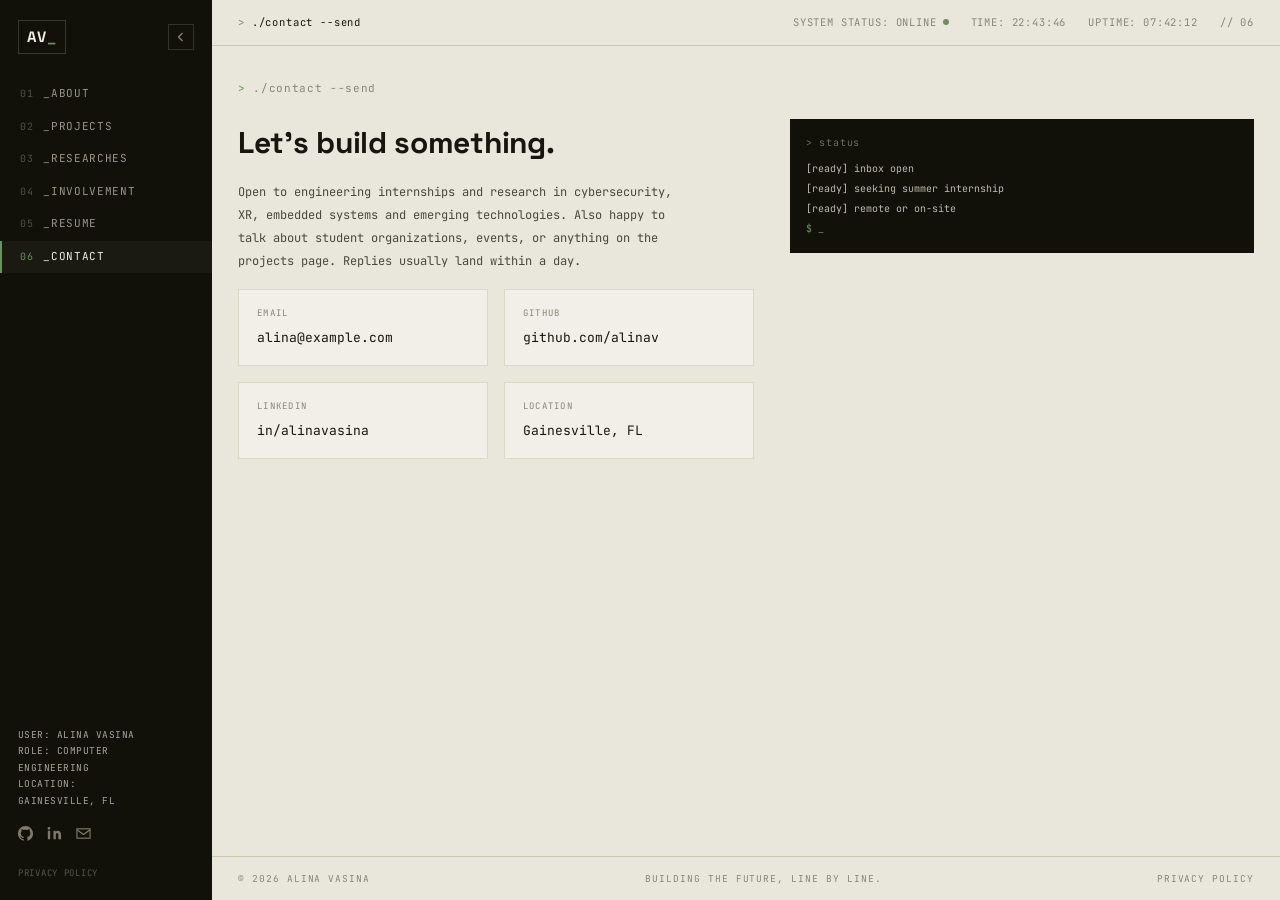
==== contact/index.html @ 1f69ea6f "v 1.0" ====
<!DOCTYPE html>
<html lang="en">
<head>
<meta charset="utf-8">
<meta name="viewport" content="width=device-width, initial-scale=1">
<title>Contact — Alina Vasina</title>
<meta name="description" content="Alina Vasina — computer engineering student in Gainesville, Florida. Projects, research and involvement.">
<link rel="preconnect" href="https://fonts.googleapis.com">
<link rel="preconnect" href="https://fonts.gstatic.com" crossorigin>
<link href="https://fonts.googleapis.com/css2?family=JetBrains+Mono:wght@400;500;700&family=Space+Grotesk:wght@500;700&display=swap" rel="stylesheet">
<link rel="stylesheet" href="../assets/css/style.css">
</head>
<body>

<div class="shell" id="shell">
  <aside class="sidebar" id="sidebar">
    <div class="sb-inner">
      <div class="brand">
        <div class="brand-mark">AV<span class="caret">_</span></div>
        <button class="sb-toggle" id="closeBtn" aria-label="Hide menu" aria-expanded="true" aria-controls="sidebar">
          <svg width="12" height="12" viewBox="0 0 12 12" fill="none" stroke="currentColor" stroke-width="1.2"><path d="M7.5 2 3.5 6l4 4"/></svg>
        </button>
      </div>

      <nav class="nav" aria-label="Sections">
        <a href="../about/"><span class="idx">01</span>_ABOUT</a>
        <a href="../projects/"><span class="idx">02</span>_PROJECTS</a>
        <a href="../research/"><span class="idx">03</span>_RESEARCHES</a>
        <a href="../involvement/"><span class="idx">04</span>_INVOLVEMENT</a>
        <a href="../resume/"><span class="idx">05</span>_RESUME</a>
        <a href="../contact/" aria-current="page"><span class="idx">06</span>_CONTACT</a>
      </nav>

      <div class="sb-foot">
        <div class="meta">
          <b>USER: ALINA VASINA</b>
          <b>ROLE: COMPUTER</b>
          <b>ENGINEERING</b>
          <b>LOCATION:</b>
          <b>GAINESVILLE, FL</b>
        </div>
        <div class="socials">
          <a href="https://github.com/" aria-label="GitHub"><svg width="15" height="15" viewBox="0 0 16 16" fill="currentColor"><path d="M8 0C3.6 0 0 3.6 0 8a8 8 0 0 0 5.5 7.6c.4.1.5-.2.5-.4v-1.4c-2.2.5-2.7-1-2.7-1-.4-.9-.9-1.2-.9-1.2-.7-.5.1-.5.1-.5.8.1 1.2.8 1.2.8.7 1.2 1.9.9 2.4.7.1-.5.3-.9.5-1.1-1.8-.2-3.6-.9-3.6-3.9 0-.9.3-1.6.8-2.1-.1-.2-.4-1 .1-2.1 0 0 .7-.2 2.2.8a7.5 7.5 0 0 1 4 0c1.5-1 2.2-.8 2.2-.8.5 1.1.2 1.9.1 2.1.5.5.8 1.2.8 2.1 0 3-1.8 3.7-3.6 3.9.3.3.5.8.5 1.5v2.2c0 .2.1.5.6.4A8 8 0 0 0 16 8c0-4.4-3.6-8-8-8Z"/></svg></a>
          <a href="https://www.linkedin.com/" aria-label="LinkedIn"><svg width="15" height="15" viewBox="0 0 16 16" fill="currentColor"><path d="M3.4 5H.9v9h2.5V5ZM2.1 1a1.5 1.5 0 1 0 0 3 1.5 1.5 0 0 0 0-3ZM15 9.3C15 6.6 13.6 5 11.6 5c-1.1 0-1.9.6-2.3 1.2V5H6.9v9h2.5V9.4c0-1.1.4-1.9 1.4-1.9s1.3.8 1.3 1.9V14H15V9.3Z"/></svg></a>
          <a href="mailto:alina@example.com" aria-label="Email"><svg width="15" height="15" viewBox="0 0 16 16" fill="none" stroke="currentColor" stroke-width="1.2"><rect x="1" y="3" width="14" height="10"/><path d="m1 4 7 5 7-5"/></svg></a>
        </div>
        <div class="sb-legal"><a href="../privacy/">PRIVACY POLICY</a></div>
      </div>
    </div>
  </aside>

  <div class="main">
    <header class="topbar">
      <div class="path"><span class="p">&gt;</span> ./contact --send</div>
      <div class="right">
        <span>SYSTEM STATUS: ONLINE<span class="status-dot"></span></span>
        <span>TIME: <span id="clock">--:--:--</span></span>
        <span>UPTIME: <span id="uptime">--:--:--</span></span>
        <span>// 06</span>
      </div>
    </header>

    <main class="view">
      <div class="prompt"><span class="c">&gt;</span> ./contact --send</div>
      <div class="two">
        <div>
          <h1 class="h2">Let's build something.</h1>
          <p class="sub">Open to engineering internships and research in cybersecurity, XR, embedded systems and emerging technologies. Also happy to talk about student organizations, events, or anything on the projects page. Replies usually land within a day.</p>
          <div class="contact-grid">
            <a class="cbox" href="mailto:alina@example.com"><div class="k">EMAIL</div><div class="v">alina@example.com</div></a>
            <a class="cbox" href="https://github.com/" target="_blank" rel="noopener"><div class="k">GITHUB</div><div class="v">github.com/alinav</div></a>
            <a class="cbox" href="https://www.linkedin.com/" target="_blank" rel="noopener"><div class="k">LINKEDIN</div><div class="v">in/alinavasina</div></a>
            <div class="cbox"><div class="k">LOCATION</div><div class="v">Gainesville, FL</div></div>
          </div>
        </div>
        <div>
          <div class="log">
            <div class="h">&gt; status</div>
            [ready] inbox open<br>
            [ready] seeking summer internship<br>
            [ready] remote or on-site<br>
            <span style="color:#6E8F5E">$ _</span>
          </div>
        </div>
      </div>

    </main>

    <footer class="pagefoot">
      <span>© 2026 ALINA VASINA</span>
      <span>BUILDING THE FUTURE, LINE BY LINE.</span>
      <span><a href="../privacy/">PRIVACY POLICY</a></span>
    </footer>
  </div>
</div>

<button class="opener" id="openBtn" aria-label="Show menu" aria-expanded="false" aria-controls="sidebar">
  <svg width="14" height="12" viewBox="0 0 14 12" fill="none" stroke="currentColor" stroke-width="1.3"><path d="M0 1h14M0 6h14M0 11h14"/></svg>
</button>

<div class="modal" id="modal" role="dialog" aria-modal="true" aria-label="Details" hidden>
  <div class="modal-box">
    <div class="modal-head">
      <span class="mt"></span>
      <button class="modal-close" aria-label="Close">
        <svg width="12" height="12" viewBox="0 0 12 12" fill="none" stroke="currentColor" stroke-width="1.2"><path d="M1 1l10 10M11 1L1 11"/></svg>
      </button>
    </div>
    <div class="modal-body"></div>
  </div>
</div>

<script src="../assets/js/site.js"></script>
</body>
</html>
---- assets/css/style.css ----
/* AV_ — shared stylesheet */

:root{
  --paper:#E9E6DB;
  --card:#F1EFE7;
  --ink:#16160F;
  --panel:#111109;
  --green:#6E8F5E;
  --line:#CCC6B4;
  --line-soft:#DCD7C7;
  --mute:#8B8578;
  --sidebar-w:212px;
}
*{box-sizing:border-box}
html,body{margin:0;padding:0}
body{
  background:var(--paper);
  color:var(--ink);
  font-family:"JetBrains Mono",ui-monospace,SFMono-Regular,Menlo,monospace;
  font-size:12px;
  line-height:1.6;
  -webkit-font-smoothing:antialiased;
}
::selection{background:var(--green);color:#fff}
a{color:inherit;text-decoration:none}
button{font:inherit;color:inherit;background:none;border:0;cursor:pointer}
:focus-visible{outline:2px solid var(--green);outline-offset:2px}
img{display:block;max-width:100%}

/* ---------- shell ---------- */
.shell{
  display:grid;
  grid-template-columns:var(--sidebar-w) minmax(0,1fr);
  min-height:100vh;
  transition:grid-template-columns .38s cubic-bezier(.4,0,.2,1);
}
.shell.collapsed{grid-template-columns:0 minmax(0,1fr)}

/* ---------- sidebar ---------- */
.sidebar{
  background:var(--panel);
  color:#CFCBBC;
  position:sticky;top:0;height:100vh;
  overflow:hidden;display:flex;flex-direction:column;min-width:0;
}
.sb-inner{
  width:var(--sidebar-w);height:100%;
  display:flex;flex-direction:column;
  padding:20px 0 18px;
  transition:opacity .2s .1s;
}
.shell.collapsed .sb-inner{opacity:0;transition:opacity .12s}
.brand{display:flex;align-items:center;justify-content:space-between;padding:0 18px 24px}
.brand-mark{
  font-family:"Space Grotesk",sans-serif;font-weight:700;font-size:15px;
  letter-spacing:.06em;color:#F0EEE4;border:1px solid #3A392E;padding:4px 8px;
}
.brand-mark .caret{color:var(--green);animation:blink 1.2s steps(1) infinite}
@keyframes blink{50%{opacity:0}}
.sb-toggle{width:26px;height:26px;border:1px solid #33322A;color:#8E8A7C;display:grid;place-items:center;flex:none}
.sb-toggle:hover{border-color:var(--green);color:var(--green)}

.nav{display:flex;flex-direction:column;gap:1px}
.nav a{
  display:flex;gap:10px;align-items:baseline;
  padding:7px 18px;color:#9A9587;font-size:11px;letter-spacing:.06em;
  border-left:2px solid transparent;
  transition:color .18s,border-color .18s,background .18s;
}
.nav .idx{color:#514F44;font-size:10px}
.nav a:hover{color:#E4E1D5;background:#1A1A12}
.nav a[aria-current="page"]{color:#F2F0E6;border-left-color:var(--green);background:#1A1A12}
.nav a[aria-current="page"] .idx{color:var(--green)}

.sb-foot{margin-top:auto;padding:0 18px;display:flex;flex-direction:column;gap:16px}
.meta{font-size:9.5px;line-height:1.75;color:#6E6B5E;letter-spacing:.05em}
.meta b{display:block;color:#A8A497;font-weight:400}
.socials{display:flex;gap:14px}
.socials a{color:#7E7A6C;display:block}
.socials a:hover{color:var(--green)}
.sb-legal a{font-size:9px;letter-spacing:.08em;color:#56544A}
.sb-legal a:hover{color:var(--green)}

.opener{
  position:fixed;top:14px;left:14px;z-index:40;
  width:34px;height:34px;background:var(--panel);color:#E6E3D7;display:grid;place-items:center;
  opacity:0;pointer-events:none;transform:translateX(-8px);
  transition:opacity .25s,transform .25s;
}
.shell.collapsed ~ .opener{opacity:1;pointer-events:auto;transform:none}

/* ---------- main ---------- */
.main{min-width:0;display:flex;flex-direction:column}
.topbar{
  display:flex;align-items:center;justify-content:space-between;gap:16px;
  padding:14px 26px;border-bottom:1px solid var(--line);
  font-size:10.5px;letter-spacing:.08em;color:var(--mute);
  position:sticky;top:0;background:var(--paper);z-index:20;
}
.topbar .path{color:var(--ink)}
.topbar .path .p{color:var(--mute)}
.status-dot{display:inline-block;width:6px;height:6px;border-radius:50%;background:var(--green);margin-left:6px;vertical-align:1px}
.topbar .right{display:flex;gap:22px}
.view{padding:34px 26px 44px;flex:1}
.prompt{font-size:11px;color:var(--mute);letter-spacing:.06em;margin-bottom:22px}
.prompt .c{color:var(--green)}
.pagefoot{
  display:flex;justify-content:space-between;gap:16px;flex-wrap:wrap;
  border-top:1px solid var(--line);padding:14px 26px;
  font-size:9.5px;letter-spacing:.1em;color:var(--mute);
}
.pagefoot a:hover{color:var(--green)}

/* ---------- shared bits ---------- */
.h2{font-family:"Space Grotesk",sans-serif;font-weight:700;font-size:30px;letter-spacing:-.01em;margin:0 0 14px}
.h3{font-family:"Space Grotesk",sans-serif;font-weight:500;font-size:17px;margin:0 0 8px;line-height:1.25}
.sub{color:#4A483D;font-size:12px;margin:0 0 16px;max-width:62ch;line-height:1.9}
.label{font-size:10px;letter-spacing:.14em;color:var(--mute);margin-bottom:12px}
.rule{height:1px;background:var(--line);width:34px;margin:2px 0}
.divider{height:1px;background:var(--line);border:0;margin:34px 0}
.tags{display:flex;gap:6px;flex-wrap:wrap;align-items:center}
.tag{border:1px solid var(--line);padding:3px 8px;font-size:8.5px;letter-spacing:.08em;color:#55534A;white-space:nowrap}
.tag.sw{border-color:#9DAF92;color:#4B6440}
.tag.hw{border-color:#B6A98D;color:#6A5C3C}
.chip{display:inline-block;border:1px solid var(--line);padding:5px 10px;font-size:9.5px;letter-spacing:.1em;background:var(--card)}
.chip .dot{display:inline-block;width:5px;height:5px;border-radius:50%;background:var(--green);margin-right:6px;vertical-align:1px}
.two{display:grid;grid-template-columns:minmax(0,1fr) minmax(0,.9fr);gap:36px;align-items:start}
.btn{
  display:inline-flex;align-items:center;gap:26px;
  padding:12px 18px;background:var(--card);border:1px solid var(--line);
  box-shadow:3px 3px 0 rgba(22,22,15,.14);
  font-size:11px;letter-spacing:.14em;
  transition:transform .15s,box-shadow .15s;
}
.btn:hover{transform:translate(-1px,-1px);box-shadow:5px 5px 0 rgba(22,22,15,.18)}
.btn:active{transform:translate(2px,2px);box-shadow:1px 1px 0 rgba(22,22,15,.14)}

/* photo with tape */
.photo{position:relative}
.photo img,.photo svg{width:100%;height:auto;border:1px solid var(--line-soft);filter:grayscale(1) contrast(1.02)}
.tape{
  position:absolute;width:64px;height:20px;
  background:rgba(224,219,200,.78);border:1px solid rgba(160,154,134,.5);
  box-shadow:0 1px 2px rgba(0,0,0,.08);
}
.tape.tl{top:-9px;left:-14px;transform:rotate(-24deg)}
.tape.br{bottom:-9px;right:-14px;transform:rotate(-24deg)}

.info{background:var(--card);border:1px solid var(--line-soft);padding:14px 16px;margin-top:20px;display:flex;flex-direction:column;gap:13px}
.info .r{display:flex;gap:12px;align-items:flex-start}
.info .r svg{flex:none;margin-top:2px;color:#5E5C50}
.info .k{font-size:9px;letter-spacing:.14em;color:var(--mute)}
.info .v{font-size:11px;color:#2C2B23}

/* ---------- projects ---------- */
.toolbar{
  display:grid;grid-template-columns:minmax(0,1fr) auto;gap:16px;align-items:center;
  border:1px solid var(--line-soft);background:var(--card);padding:12px 14px;margin-bottom:8px;
}
.search{display:flex;align-items:center;gap:10px}
.search svg{color:var(--mute);flex:none}
.search input{
  width:100%;border:0;background:transparent;font:inherit;color:var(--ink);
  font-size:12px;padding:2px 0;
}
.search input::placeholder{color:var(--mute)}
.filters{display:flex;gap:6px;flex-wrap:wrap;justify-content:flex-end}
.filters button{
  border:1px solid var(--line);padding:4px 9px;font-size:9px;letter-spacing:.08em;color:#55534A;
  transition:background .15s,color .15s,border-color .15s;
}
.filters button:hover{border-color:#B3AD99}
.filters button[aria-pressed="true"]{background:var(--green);border-color:var(--green);color:#F3F1E8}
.count{font-size:9.5px;letter-spacing:.1em;color:var(--mute);margin:0 0 18px;text-align:right}

.rows{display:flex;flex-direction:column;gap:14px}
.row{
  display:grid;grid-template-columns:200px minmax(0,1fr);gap:0;
  background:var(--card);border:1px solid var(--line-soft);
  width:100%;text-align:left;transition:border-color .18s;
}
.row:hover{border-color:#B3AD99}
.row .shot{background:#DEDACD;border-right:1px solid var(--line-soft);overflow:hidden}
.row .shot img{width:100%;height:100%;object-fit:cover;filter:grayscale(1)}
.row .rbody{padding:16px 18px;display:flex;flex-direction:column;gap:9px;min-width:0}
.row .rhead{display:flex;align-items:baseline;gap:12px}
.row .year{margin-left:auto;font-size:9.5px;color:var(--mute);letter-spacing:.1em}
.row p{margin:0;font-size:11px;color:#55534A;line-height:1.8;max-width:70ch}
.row .rfoot{display:flex;align-items:center;gap:10px;margin-top:auto;padding-top:4px}
.row .open{margin-left:auto;font-size:9.5px;letter-spacing:.1em;color:var(--mute);display:flex;align-items:center;gap:8px}
.row:hover .open{color:var(--green)}
.empty{border:1px dashed var(--line);padding:26px;text-align:center;color:var(--mute);font-size:11px}
.empty.hide{display:none}

/* ---------- involvement ---------- */
.inv{display:grid;grid-template-columns:minmax(0,.85fr) minmax(0,1.15fr);gap:30px;align-items:center;width:100%;text-align:left}
.inv.flip .inv-media{order:2}
.inv .inv-media img{width:100%;aspect-ratio:4/3;object-fit:cover;border:1px solid var(--line-soft);filter:grayscale(1)}
.inv .role{font-size:9.5px;letter-spacing:.12em;color:var(--green);margin-bottom:8px}
.inv .when{font-size:9.5px;letter-spacing:.1em;color:var(--mute);margin-bottom:12px}
.inv:hover .inv-media img{border-color:#B3AD99}
.inv .more{display:inline-flex;align-items:center;gap:10px;font-size:9.5px;letter-spacing:.1em;color:var(--mute);margin-top:14px}
.inv:hover .more{color:var(--green)}

/* ---------- research ---------- */
.scholar{
  display:flex;align-items:center;gap:18px;flex-wrap:wrap;
  border:1px solid var(--line-soft);background:var(--card);padding:16px 18px;margin-bottom:28px;
}
.scholar .k{font-size:9px;letter-spacing:.14em;color:var(--mute)}
.scholar .v{font-size:13px;margin-top:6px}
.scholar .btn{margin-left:auto}
.notebook{display:grid;grid-template-columns:repeat(2,minmax(0,1fr));gap:16px}
.entry{
  background:var(--card);border:1px solid var(--line-soft);padding:18px 20px;
  position:relative;display:flex;flex-direction:column;gap:10px;
}
.entry::after{
  content:"";position:absolute;top:0;right:0;border-width:0 14px 14px 0;
  border-style:solid;border-color:var(--paper) var(--paper) var(--line-soft) var(--line-soft);
}
.entry .when{font-size:9.5px;letter-spacing:.1em;color:var(--mute)}
.entry p{margin:0;font-size:11px;color:#55534A;line-height:1.8}
.entry.slot{border-style:dashed;background:transparent;color:var(--mute);min-height:150px;justify-content:center;align-items:center;text-align:center}
.entry.slot .plus{font-size:20px;color:var(--line)}
.status-line{display:flex;gap:10px;align-items:center;font-size:9.5px;letter-spacing:.1em;color:var(--mute)}
.status-line .bar{flex:1;height:1px;background:var(--line)}

/* ---------- resume ---------- */
.tl{border-left:1px solid var(--line);padding-left:18px;display:flex;flex-direction:column;gap:22px;margin-top:6px}
.tl .e{position:relative}
.tl .e::before{content:"";position:absolute;left:-22px;top:6px;width:7px;height:7px;background:var(--paper);border:1px solid var(--green)}
.tl .when{font-size:9.5px;letter-spacing:.1em;color:var(--mute)}
.tl h4{font-family:"Space Grotesk",sans-serif;font-weight:500;font-size:14px;margin:4px 0 5px}
.tl p{margin:0;font-size:11px;color:#55534A;line-height:1.8;max-width:56ch}

/* ---------- contact / privacy ---------- */
.contact-grid{display:grid;grid-template-columns:repeat(2,minmax(0,1fr));gap:16px;margin-top:8px}
.cbox{background:var(--card);border:1px solid var(--line-soft);padding:16px 18px;display:block}
.cbox .k{font-size:9px;letter-spacing:.14em;color:var(--mute)}
.cbox .v{font-size:13px;margin-top:8px}
.cbox:hover{border-color:var(--green)}
.log{background:var(--panel);color:#BFBBAC;padding:14px 16px;font-size:10px;line-height:2}
.log .h{color:#6E6B5E;letter-spacing:.08em;margin-bottom:6px}
.prose{max-width:74ch}
.prose h3{font-family:"Space Grotesk",sans-serif;font-weight:500;font-size:14px;margin:26px 0 8px}
.prose p,.prose li{font-size:11.5px;color:#45443A;line-height:1.95}
.prose ul{padding-left:18px;margin:8px 0}

/* ---------- modal ---------- */
.modal[hidden]{display:none}
.modal{
  position:fixed;inset:0;z-index:80;display:grid;place-items:center;padding:24px;
  background:rgba(14,14,9,.55);
}
.modal-box{
  background:var(--paper);border:1px solid var(--line);width:min(760px,100%);
  max-height:86vh;overflow:auto;position:relative;
}
.modal-head{
  display:flex;align-items:center;gap:14px;padding:14px 18px;
  border-bottom:1px solid var(--line);position:sticky;top:0;background:var(--paper);
}
.modal-head .mt{font-size:10.5px;letter-spacing:.08em;color:var(--mute)}
.modal-close{margin-left:auto;width:26px;height:26px;border:1px solid var(--line);display:grid;place-items:center}
.modal-close:hover{border-color:var(--green);color:var(--green)}
.modal-body{padding:22px 24px 28px}
.modal-body p{font-size:11.5px;color:#45443A;line-height:1.95;max-width:66ch}
.gallery{display:grid;grid-template-columns:repeat(3,minmax(0,1fr));gap:10px;margin-top:18px}
.gallery img{width:100%;aspect-ratio:4/3;object-fit:cover;border:1px solid var(--line-soft);filter:grayscale(1)}
.specs{display:grid;grid-template-columns:repeat(3,minmax(0,1fr));border:1px solid var(--line-soft);margin-top:18px}
.specs div{padding:11px 13px;border-right:1px solid var(--line-soft)}
.specs div:last-child{border-right:0}
.specs .k{font-size:9px;letter-spacing:.12em;color:var(--mute)}
.specs .v{font-family:"Space Grotesk",sans-serif;font-size:15px;margin-top:5px}

/* ---------- responsive ---------- */
@media (max-width:1080px){
  .two,.notebook{grid-template-columns:1fr}
  .inv{grid-template-columns:1fr;gap:18px}
  .inv.flip .inv-media{order:0}
}
@media (max-width:760px){
  .shell{grid-template-columns:0 minmax(0,1fr)}
  .sidebar{
    position:fixed;left:0;top:0;z-index:50;width:var(--sidebar-w);
    transform:translateX(-100%);transition:transform .34s cubic-bezier(.4,0,.2,1);
  }
  .shell:not(.collapsed) .sidebar{transform:none;box-shadow:0 0 0 100vmax rgba(15,15,9,.45)}
  .shell.collapsed .sb-inner{opacity:1}
  .opener{opacity:1;pointer-events:auto;transform:none}
  .shell:not(.collapsed) ~ .opener{opacity:0;pointer-events:none}
  .topbar{padding-left:60px}
  .topbar .right span:nth-child(3){display:none}
  .view{padding:26px 16px 36px}
  .row{grid-template-columns:1fr}
  .row .shot{border-right:0;border-bottom:1px solid var(--line-soft);height:170px}
  .toolbar{grid-template-columns:1fr}
  .filters{justify-content:flex-start}
  .contact-grid,.gallery,.specs{grid-template-columns:1fr}
  .specs div{border-right:0;border-bottom:1px solid var(--line-soft)}
}
@media (prefers-reduced-motion:reduce){
  *{animation-duration:.01ms !important;transition-duration:.01ms !important}
}

/* ---------- interaction affordances ---------- */
[hidden]{display:none !important}
.row[role="button"],.inv[role="button"]{cursor:pointer}
.row .rhead .h3{margin:0}
.inv .h3{margin:0 0 6px}
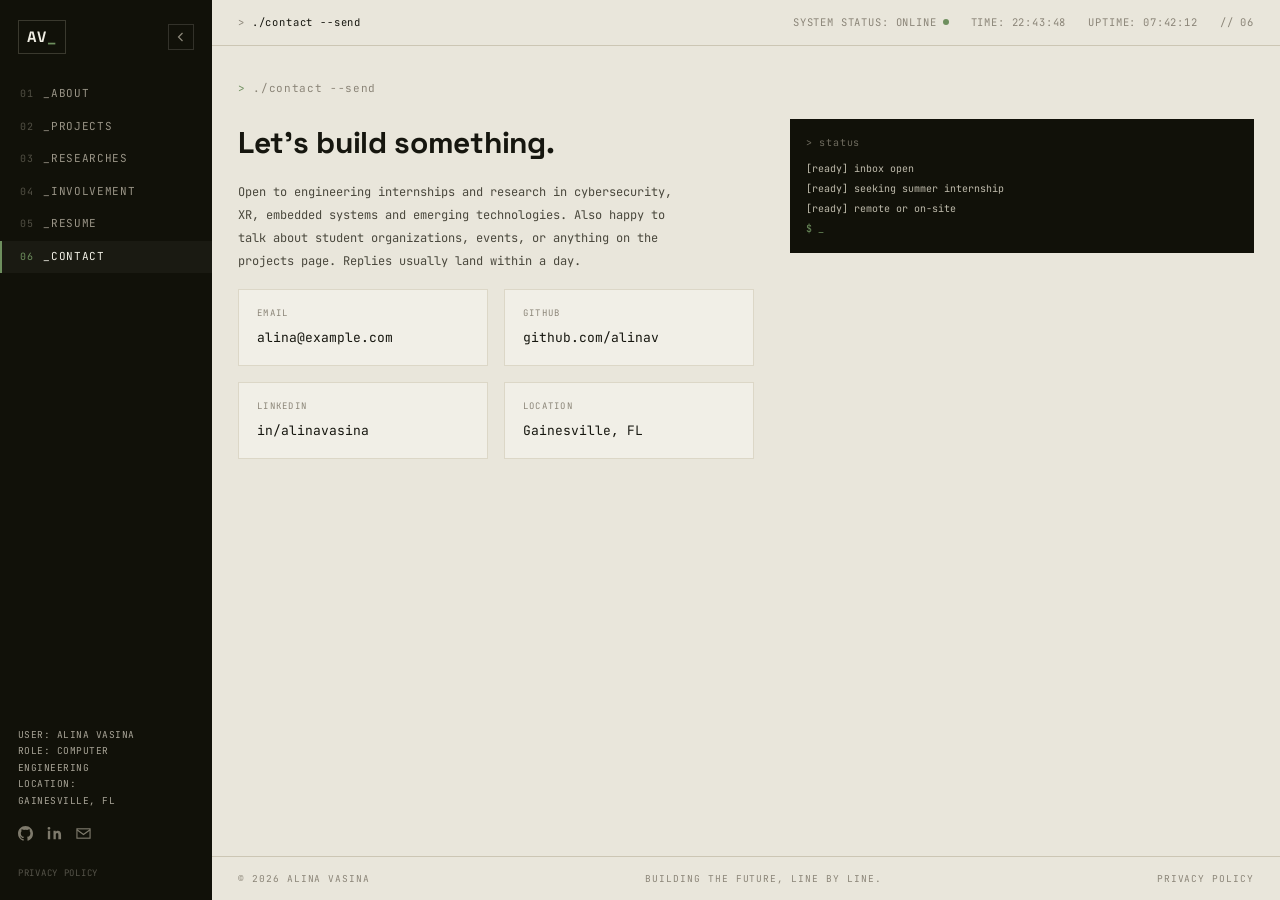
==== commit 2d42c35f: "v 1.0 for phone" ====
--- a/contact/index.html
+++ b/contact/index.html
@@ -49,9 +49,15 @@
     </div>
   </aside>
 
+  <button class="scrim" id="scrim" tabindex="-1" aria-hidden="true"></button>
+
   <div class="main">
     <header class="topbar">
+      <button class="topbar-toggle" id="openBtn" aria-label="Show menu" aria-expanded="false" aria-controls="sidebar">
+        <svg width="14" height="12" viewBox="0 0 14 12" fill="none" stroke="currentColor" stroke-width="1.3"><path d="M0 1h14M0 6h14M0 11h14"/></svg>
+      </button>
       <div class="path"><span class="p">&gt;</span> ./contact --send</div>
+      <div class="pagename">CONTACT</div>
       <div class="right">
         <span>SYSTEM STATUS: ONLINE<span class="status-dot"></span></span>
         <span>TIME: <span id="clock">--:--:--</span></span>
@@ -94,10 +100,6 @@
   </div>
 </div>
 
-<button class="opener" id="openBtn" aria-label="Show menu" aria-expanded="false" aria-controls="sidebar">
-  <svg width="14" height="12" viewBox="0 0 14 12" fill="none" stroke="currentColor" stroke-width="1.3"><path d="M0 1h14M0 6h14M0 11h14"/></svg>
-</button>
-
 <div class="modal" id="modal" role="dialog" aria-modal="true" aria-label="Details" hidden>
   <div class="modal-box">
     <div class="modal-head">
--- a/assets/css/style.css
+++ b/assets/css/style.css
@@ -81,13 +81,21 @@
 .sb-legal a{font-size:9px;letter-spacing:.08em;color:#56544A}
 .sb-legal a:hover{color:var(--green)}
 
-.opener{
-  position:fixed;top:14px;left:14px;z-index:40;
-  width:34px;height:34px;background:var(--panel);color:#E6E3D7;display:grid;place-items:center;
-  opacity:0;pointer-events:none;transform:translateX(-8px);
-  transition:opacity .25s,transform .25s;
-}
-.shell.collapsed ~ .opener{opacity:1;pointer-events:auto;transform:none}
+/* inline menu button, lives in the top bar next to the page name */
+.topbar-toggle{
+  display:none;flex:none;width:30px;height:30px;margin-right:-4px;
+  border:1px solid var(--line);color:#3E3D33;background:var(--card);
+  place-items:center;
+}
+.shell.collapsed .topbar-toggle{display:grid}
+.topbar-toggle:hover{border-color:var(--green);color:var(--green)}
+
+/* drawer scrim (phones only) */
+.scrim{
+  display:none;position:fixed;inset:0;z-index:45;border:0;padding:0;
+  background:rgba(14,14,9,.5);opacity:0;pointer-events:none;
+  transition:opacity .3s;
+}
 
 /* ---------- main ---------- */
 .main{min-width:0;display:flex;flex-direction:column}
@@ -100,7 +108,8 @@
 .topbar .path{color:var(--ink)}
 .topbar .path .p{color:var(--mute)}
 .status-dot{display:inline-block;width:6px;height:6px;border-radius:50%;background:var(--green);margin-left:6px;vertical-align:1px}
-.topbar .right{display:flex;gap:22px}
+.topbar .right{display:flex;gap:22px;margin-left:auto}
+.pagename{display:none;font-family:"Space Grotesk",sans-serif;font-weight:500;font-size:13px;letter-spacing:.06em;color:var(--ink)}
 .view{padding:34px 26px 44px;flex:1}
 .prompt{font-size:11px;color:var(--mute);letter-spacing:.06em;margin-bottom:22px}
 .prompt .c{color:var(--green)}
@@ -280,26 +289,109 @@
   .inv{grid-template-columns:1fr;gap:18px}
   .inv.flip .inv-media{order:0}
 }
+/* ===================================================================
+   PHONE VERSION — everything below 760px switches to the mobile shell
+   =================================================================== */
 @media (max-width:760px){
+  :root{--sidebar-w:min(82vw,290px)}
+  body{font-size:12.5px}
+
+  /* menu becomes a slide-in drawer over the content */
   .shell{grid-template-columns:0 minmax(0,1fr)}
   .sidebar{
     position:fixed;left:0;top:0;z-index:50;width:var(--sidebar-w);
-    transform:translateX(-100%);transition:transform .34s cubic-bezier(.4,0,.2,1);
+    transform:translateX(-100%);
+    transition:transform .34s cubic-bezier(.4,0,.2,1);
   }
-  .shell:not(.collapsed) .sidebar{transform:none;box-shadow:0 0 0 100vmax rgba(15,15,9,.45)}
+  .shell:not(.collapsed) .sidebar{transform:none}
   .shell.collapsed .sb-inner{opacity:1}
-  .opener{opacity:1;pointer-events:auto;transform:none}
-  .shell:not(.collapsed) ~ .opener{opacity:0;pointer-events:none}
-  .topbar{padding-left:60px}
-  .topbar .right span:nth-child(3){display:none}
-  .view{padding:26px 16px 36px}
+  .sb-inner{padding-bottom:calc(18px + env(safe-area-inset-bottom))}
+  .nav a{padding:12px 18px;font-size:12px}
+  .sb-foot{gap:18px}
+  .scrim{display:block}
+  .shell:not(.collapsed) .scrim{opacity:1;pointer-events:auto}
+
+  /* compact app bar: menu button, then the page name */
+  .topbar{padding:10px 14px;gap:12px}
+  .topbar-toggle{display:grid}
+  .topbar .path{display:none}
+  .pagename{display:block}
+  .topbar .right{gap:0}
+  .topbar .right span{display:none}
+  .topbar .right span:first-child{
+    display:block;width:8px;height:8px;border-radius:50%;background:var(--green);
+    font-size:0;color:transparent;overflow:hidden;
+  }
+  .topbar .right span:first-child .status-dot{display:none}
+
+  .view{padding:22px 16px 34px}
+  .h2{font-size:24px}
+  .sub{font-size:12px;line-height:1.85}
+  .two{grid-template-columns:1fr;gap:26px}
+
+  /* about: photo first, then the text */
+  .two > div:last-child{order:-1}
+  .photo{max-width:320px;margin:0 auto}
+
+  /* projects: stacked cards, sticky search, swipeable filter strip */
+  .toolbar{
+    grid-template-columns:1fr;gap:12px;position:sticky;top:51px;z-index:15;
+    margin-left:-16px;margin-right:-16px;border-left:0;border-right:0;
+    padding:12px 16px;
+  }
+  .search input{font-size:16px} /* stops iOS zooming on focus */
+  .filters{
+    justify-content:flex-start;flex-wrap:nowrap;overflow-x:auto;
+    margin:0 -16px;padding:0 16px 2px;scrollbar-width:none;
+  }
+  .filters::-webkit-scrollbar{display:none}
+  .filters button{padding:8px 12px;font-size:9.5px;flex:none}
+  .count{text-align:left}
   .row{grid-template-columns:1fr}
-  .row .shot{border-right:0;border-bottom:1px solid var(--line-soft);height:170px}
-  .toolbar{grid-template-columns:1fr}
-  .filters{justify-content:flex-start}
-  .contact-grid,.gallery,.specs{grid-template-columns:1fr}
+  .row .shot{border-right:0;border-bottom:1px solid var(--line-soft);height:180px}
+  .row .rbody{padding:14px 16px 16px}
+  .row .rhead{flex-wrap:wrap;gap:6px}
+  .row .year{margin-left:0;width:100%;order:-1}
+  .row .open{font-size:9px}
+
+  /* involvement: single column, image always on top */
+  .inv{grid-template-columns:1fr;gap:16px}
+  .inv.flip .inv-media{order:0}
+  .inv .inv-media img{aspect-ratio:16/10}
+  .divider{margin:26px 0}
+
+  /* research + resume */
+  .notebook{grid-template-columns:1fr}
+  .scholar{flex-direction:column;align-items:flex-start;gap:14px}
+  .scholar .btn{margin-left:0;width:100%;justify-content:space-between}
+  .tl{gap:20px}
+
+  .contact-grid{grid-template-columns:1fr}
+  .gallery{grid-template-columns:repeat(2,minmax(0,1fr))}
+  .specs{grid-template-columns:1fr}
   .specs div{border-right:0;border-bottom:1px solid var(--line-soft)}
-}
+  .specs div:last-child{border-bottom:0}
+
+  /* popups become bottom sheets */
+  .modal{padding:0;align-items:flex-end}
+  .modal-box{
+    width:100%;max-height:92vh;border-left:0;border-right:0;border-bottom:0;
+    animation:sheet .3s cubic-bezier(.2,.8,.3,1) both;
+  }
+  .modal-head{padding:14px 16px}
+  .modal-close{width:34px;height:34px}
+  .modal-body{padding:18px 16px calc(28px + env(safe-area-inset-bottom))}
+
+  .pagefoot{flex-direction:column;gap:6px;padding:16px}
+}
+@keyframes sheet{from{transform:translateY(24px);opacity:.4}to{transform:none;opacity:1}}
+
+@media (max-width:420px){
+  .h2{font-size:21px}
+  .row .shot{height:150px}
+  .gallery{grid-template-columns:1fr}
+}
+
 @media (prefers-reduced-motion:reduce){
   *{animation-duration:.01ms !important;transition-duration:.01ms !important}
 }
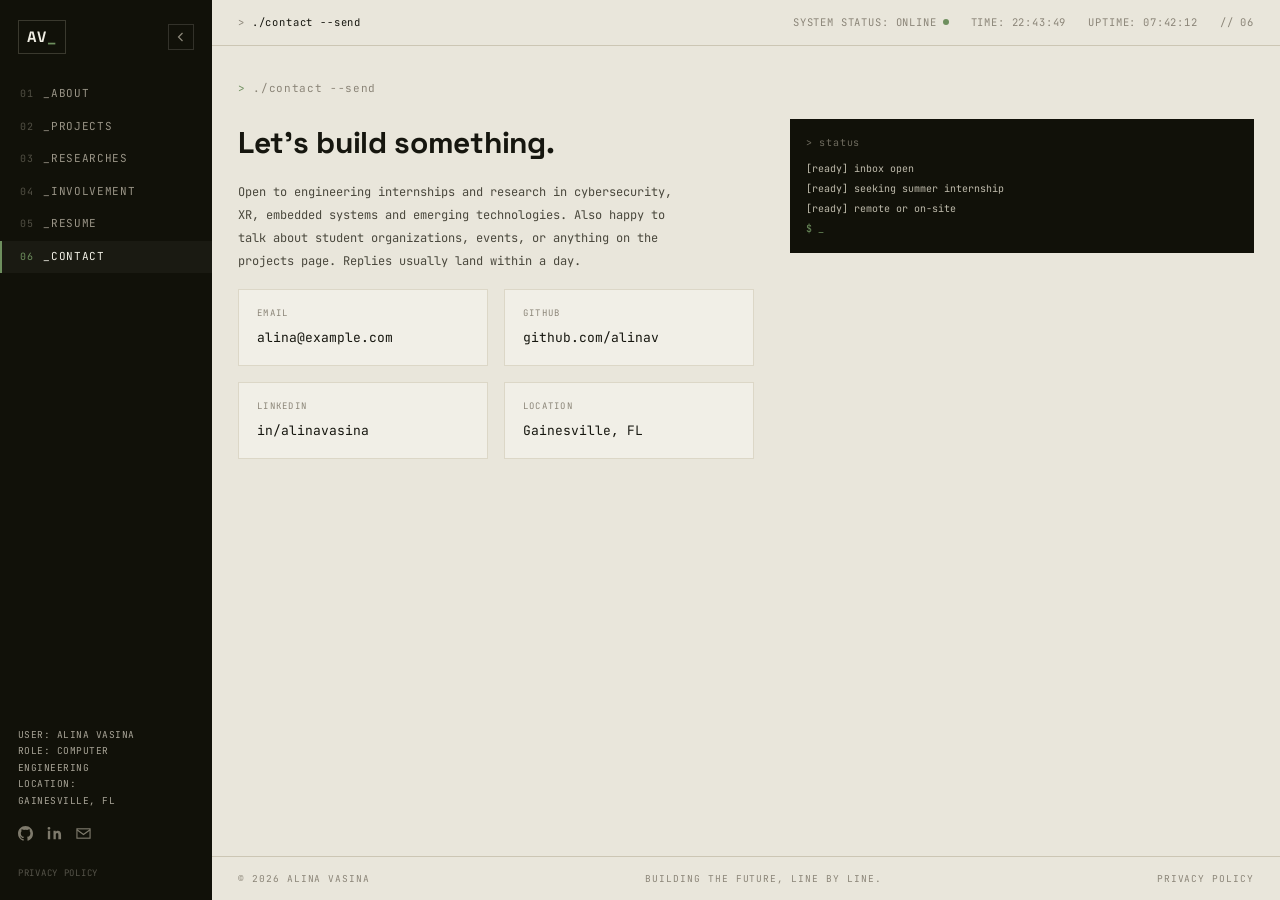
==== commit 976189a1: "v 1.1 phone bug fix" ====
--- a/contact/index.html
+++ b/contact/index.html
@@ -8,7 +8,7 @@
 <link rel="preconnect" href="https://fonts.googleapis.com">
 <link rel="preconnect" href="https://fonts.gstatic.com" crossorigin>
 <link href="https://fonts.googleapis.com/css2?family=JetBrains+Mono:wght@400;500;700&family=Space+Grotesk:wght@500;700&display=swap" rel="stylesheet">
-<link rel="stylesheet" href="../assets/css/style.css">
+<link rel="stylesheet" href="../assets/css/style.css?v=2">
 </head>
 <body>
 
@@ -112,6 +112,6 @@
   </div>
 </div>
 
-<script src="../assets/js/site.js"></script>
+<script src="../assets/js/site.js?v=2"></script>
 </body>
 </html>
--- a/assets/css/style.css
+++ b/assets/css/style.css
@@ -98,7 +98,11 @@
 }
 
 /* ---------- main ---------- */
-.main{min-width:0;display:flex;flex-direction:column}
+/* grid-column is pinned explicitly: on phones the sidebar switches to
+   position:fixed and drops out of grid flow, which would otherwise leave
+   .main as the lone item and auto-place it into track 1 (width 0) instead
+   of track 2. */
+.main{min-width:0;display:flex;flex-direction:column;grid-column:2}
 .topbar{
   display:flex;align-items:center;justify-content:space-between;gap:16px;
   padding:14px 26px;border-bottom:1px solid var(--line);
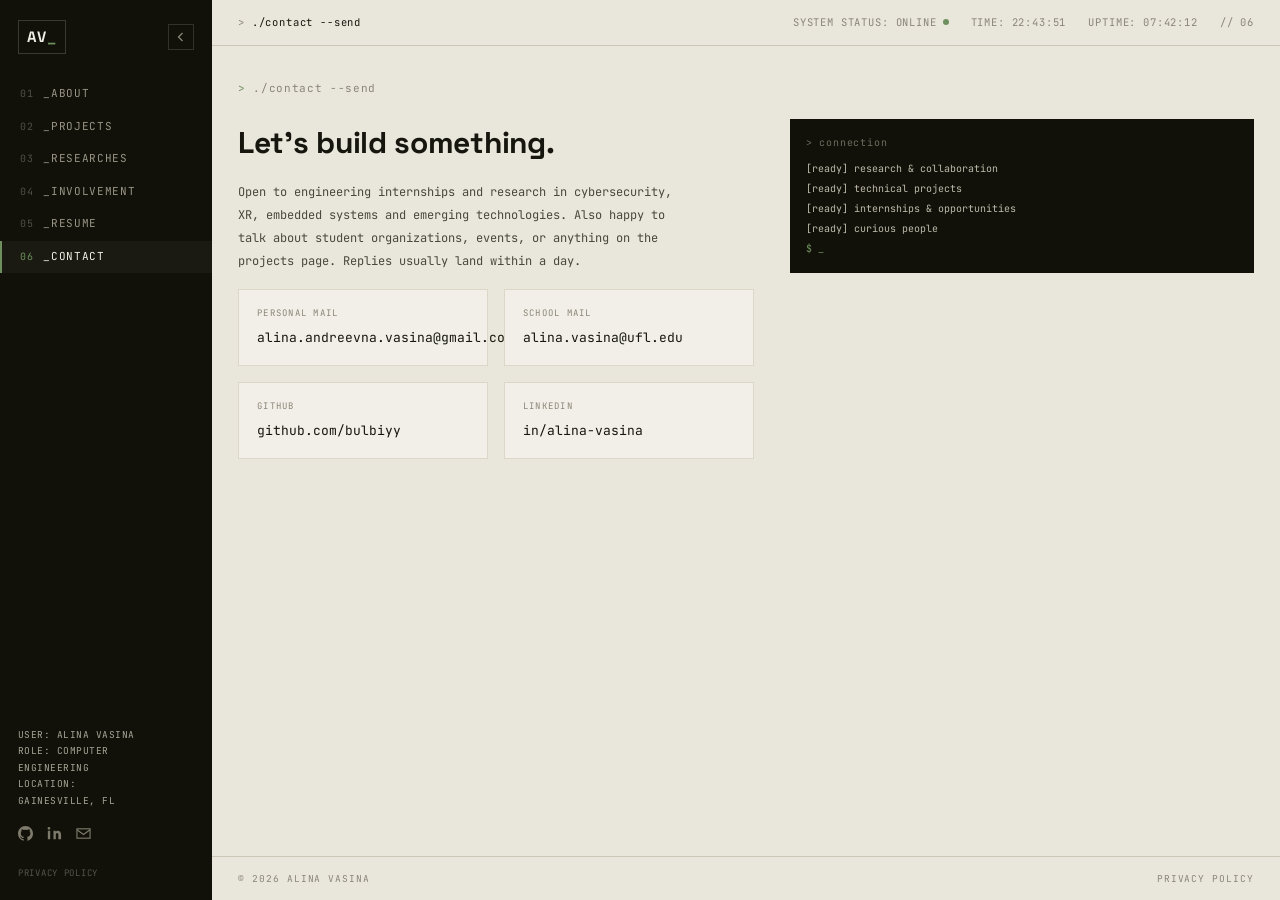
==== commit 789d65f6: "contact page" ====
--- a/contact/index.html
+++ b/contact/index.html
@@ -40,9 +40,9 @@
           <b>GAINESVILLE, FL</b>
         </div>
         <div class="socials">
-          <a href="https://github.com/" aria-label="GitHub"><svg width="15" height="15" viewBox="0 0 16 16" fill="currentColor"><path d="M8 0C3.6 0 0 3.6 0 8a8 8 0 0 0 5.5 7.6c.4.1.5-.2.5-.4v-1.4c-2.2.5-2.7-1-2.7-1-.4-.9-.9-1.2-.9-1.2-.7-.5.1-.5.1-.5.8.1 1.2.8 1.2.8.7 1.2 1.9.9 2.4.7.1-.5.3-.9.5-1.1-1.8-.2-3.6-.9-3.6-3.9 0-.9.3-1.6.8-2.1-.1-.2-.4-1 .1-2.1 0 0 .7-.2 2.2.8a7.5 7.5 0 0 1 4 0c1.5-1 2.2-.8 2.2-.8.5 1.1.2 1.9.1 2.1.5.5.8 1.2.8 2.1 0 3-1.8 3.7-3.6 3.9.3.3.5.8.5 1.5v2.2c0 .2.1.5.6.4A8 8 0 0 0 16 8c0-4.4-3.6-8-8-8Z"/></svg></a>
-          <a href="https://www.linkedin.com/" aria-label="LinkedIn"><svg width="15" height="15" viewBox="0 0 16 16" fill="currentColor"><path d="M3.4 5H.9v9h2.5V5ZM2.1 1a1.5 1.5 0 1 0 0 3 1.5 1.5 0 0 0 0-3ZM15 9.3C15 6.6 13.6 5 11.6 5c-1.1 0-1.9.6-2.3 1.2V5H6.9v9h2.5V9.4c0-1.1.4-1.9 1.4-1.9s1.3.8 1.3 1.9V14H15V9.3Z"/></svg></a>
-          <a href="mailto:alina@example.com" aria-label="Email"><svg width="15" height="15" viewBox="0 0 16 16" fill="none" stroke="currentColor" stroke-width="1.2"><rect x="1" y="3" width="14" height="10"/><path d="m1 4 7 5 7-5"/></svg></a>
+          <a href="https://github.com/bulbiyy" aria-label="GitHub"><svg width="15" height="15" viewBox="0 0 16 16" fill="currentColor"><path d="M8 0C3.6 0 0 3.6 0 8a8 8 0 0 0 5.5 7.6c.4.1.5-.2.5-.4v-1.4c-2.2.5-2.7-1-2.7-1-.4-.9-.9-1.2-.9-1.2-.7-.5.1-.5.1-.5.8.1 1.2.8 1.2.8.7 1.2 1.9.9 2.4.7.1-.5.3-.9.5-1.1-1.8-.2-3.6-.9-3.6-3.9 0-.9.3-1.6.8-2.1-.1-.2-.4-1 .1-2.1 0 0 .7-.2 2.2.8a7.5 7.5 0 0 1 4 0c1.5-1 2.2-.8 2.2-.8.5 1.1.2 1.9.1 2.1.5.5.8 1.2.8 2.1 0 3-1.8 3.7-3.6 3.9.3.3.5.8.5 1.5v2.2c0 .2.1.5.6.4A8 8 0 0 0 16 8c0-4.4-3.6-8-8-8Z"/></svg></a>
+          <a href="https://www.linkedin.com/in/alina-vasina/" aria-label="LinkedIn"><svg width="15" height="15" viewBox="0 0 16 16" fill="currentColor"><path d="M3.4 5H.9v9h2.5V5ZM2.1 1a1.5 1.5 0 1 0 0 3 1.5 1.5 0 0 0 0-3ZM15 9.3C15 6.6 13.6 5 11.6 5c-1.1 0-1.9.6-2.3 1.2V5H6.9v9h2.5V9.4c0-1.1.4-1.9 1.4-1.9s1.3.8 1.3 1.9V14H15V9.3Z"/></svg></a>
+          <a href="mailto:alina.andreevna.vasina@gmail.com" aria-label="Email"><svg width="15" height="15" viewBox="0 0 16 16" fill="none" stroke="currentColor" stroke-width="1.2"><rect x="1" y="3" width="14" height="10"/><path d="m1 4 7 5 7-5"/></svg></a>
         </div>
         <div class="sb-legal"><a href="../privacy/">PRIVACY POLICY</a></div>
       </div>
@@ -73,28 +73,28 @@
           <h1 class="h2">Let's build something.</h1>
           <p class="sub">Open to engineering internships and research in cybersecurity, XR, embedded systems and emerging technologies. Also happy to talk about student organizations, events, or anything on the projects page. Replies usually land within a day.</p>
           <div class="contact-grid">
-            <a class="cbox" href="mailto:alina@example.com"><div class="k">EMAIL</div><div class="v">alina@example.com</div></a>
-            <a class="cbox" href="https://github.com/" target="_blank" rel="noopener"><div class="k">GITHUB</div><div class="v">github.com/alinav</div></a>
-            <a class="cbox" href="https://www.linkedin.com/" target="_blank" rel="noopener"><div class="k">LINKEDIN</div><div class="v">in/alinavasina</div></a>
-            <div class="cbox"><div class="k">LOCATION</div><div class="v">Gainesville, FL</div></div>
+            <a class="cbox" href="mailto:alina.andreevna.vasina@gmail.com"><div class="k">PERSONAL MAIL</div><div class="v">alina.andreevna.vasina@gmail.com</div></a>
+            <a class="cbox" href="mailto:alina.vasina@ufl.edu"><div class="k">SCHOOL MAIL</div><div class="v">alina.vasina@ufl.edu</div></a>
+            <a class="cbox" href="https://github.com/bulbiyy" target="_blank" rel="noopener"><div class="k">GITHUB</div><div class="v">github.com/bulbiyy</div></a>
+            <a class="cbox" href="https://www.linkedin.com/in/alina-vasina/" target="_blank" rel="noopener"><div class="k">LINKEDIN</div><div class="v">in/alina-vasina</div></a>
           </div>
         </div>
         <div>
           <div class="log">
-            <div class="h">&gt; status</div>
-            [ready] inbox open<br>
-            [ready] seeking summer internship<br>
-            [ready] remote or on-site<br>
+            <div class="h">&gt; connection</div>
+            [ready] research &amp; collaboration<br>
+            [ready] technical projects<br>
+            [ready] internships &amp; opportunities<br>
+            [ready] curious people<br>
             <span style="color:#6E8F5E">$ _</span>
           </div>
         </div>
-      </div>
 
     </main>
 
     <footer class="pagefoot">
       <span>© 2026 ALINA VASINA</span>
-      <span>BUILDING THE FUTURE, LINE BY LINE.</span>
+      <span></span>
       <span><a href="../privacy/">PRIVACY POLICY</a></span>
     </footer>
   </div>
--- a/assets/css/style.css
+++ b/assets/css/style.css
@@ -1,5 +1,3 @@
-/* AV_ — shared stylesheet */
-
 :root{
   --paper:#E9E6DB;
   --card:#F1EFE7;
@@ -149,21 +147,18 @@
 .btn:active{transform:translate(2px,2px);box-shadow:1px 1px 0 rgba(22,22,15,.14)}
 
 /* photo with tape */
-.photo{position:relative}
-.photo img,.photo svg{width:100%;height:auto;border:1px solid var(--line-soft);filter:grayscale(1) contrast(1.02)}
-.tape{
-  position:absolute;width:64px;height:20px;
-  background:rgba(224,219,200,.78);border:1px solid rgba(160,154,134,.5);
-  box-shadow:0 1px 2px rgba(0,0,0,.08);
-}
-.tape.tl{top:-9px;left:-14px;transform:rotate(-24deg)}
-.tape.br{bottom:-9px;right:-14px;transform:rotate(-24deg)}
-
-.info{background:var(--card);border:1px solid var(--line-soft);padding:14px 16px;margin-top:20px;display:flex;flex-direction:column;gap:13px}
-.info .r{display:flex;gap:12px;align-items:flex-start}
-.info .r svg{flex:none;margin-top:2px;color:#5E5C50}
-.info .k{font-size:9px;letter-spacing:.14em;color:var(--mute)}
-.info .v{font-size:11px;color:#2C2B23}
+
+.photo {position: relative;}
+.photo img,
+.photo svg {width: 100%; height: auto; border: 1px solid var(--line-soft); filter: none; -webkit-filter: none;}
+.tape {position: absolute; z-index: 10; width: 64px; height: 20px; background: rgba(224,219,200,.78); border: 1px solid rgba(160,154,134,.5); box-shadow: 0 1px 2px rgba(0,0,0,.08); pointer-events: none;}
+.tape.tl {top: -9px; left: -14px; transform: rotate(-24deg);}
+.tape.br {bottom: -9px; right: -14px; transform: rotate(-24deg);}
+.info {background: var(--card); border: 1px solid var(--line-soft); padding: 14px 16px; margin-top: 20px; display: flex; flex-direction: column; gap: 13px;}
+.info .r {display: flex; gap: 12px; align-items: flex-start;}
+.info .r svg {flex: none; margin-top: 2px; color: #5E5C50;}
+.info .k {font-size: 9px; letter-spacing: .14em; color: var(--mute);}
+.info .v {font-size: 11px;color: #2C2B23;}
 
 /* ---------- projects ---------- */
 .toolbar{
@@ -194,7 +189,7 @@
 }
 .row:hover{border-color:#B3AD99}
 .row .shot{background:#DEDACD;border-right:1px solid var(--line-soft);overflow:hidden}
-.row .shot img{width:100%;height:100%;object-fit:cover;filter:grayscale(1)}
+.row .shot img{width:100%;height:100%;object-fit:cover;}
 .row .rbody{padding:16px 18px;display:flex;flex-direction:column;gap:9px;min-width:0}
 .row .rhead{display:flex;align-items:baseline;gap:12px}
 .row .year{margin-left:auto;font-size:9.5px;color:var(--mute);letter-spacing:.1em}
@@ -208,7 +203,7 @@
 /* ---------- involvement ---------- */
 .inv{display:grid;grid-template-columns:minmax(0,.85fr) minmax(0,1.15fr);gap:30px;align-items:center;width:100%;text-align:left}
 .inv.flip .inv-media{order:2}
-.inv .inv-media img{width:100%;aspect-ratio:4/3;object-fit:cover;border:1px solid var(--line-soft);filter:grayscale(1)}
+.inv .inv-media img{width:100%;aspect-ratio:4/3;object-fit:cover;border:1px solid var(--line-soft);}
 .inv .role{font-size:9.5px;letter-spacing:.12em;color:var(--green);margin-bottom:8px}
 .inv .when{font-size:9.5px;letter-spacing:.1em;color:var(--mute);margin-bottom:12px}
 .inv:hover .inv-media img{border-color:#B3AD99}
@@ -280,7 +275,7 @@
 .modal-body{padding:22px 24px 28px}
 .modal-body p{font-size:11.5px;color:#45443A;line-height:1.95;max-width:66ch}
 .gallery{display:grid;grid-template-columns:repeat(3,minmax(0,1fr));gap:10px;margin-top:18px}
-.gallery img{width:100%;aspect-ratio:4/3;object-fit:cover;border:1px solid var(--line-soft);filter:grayscale(1)}
+.gallery img{width:100%;aspect-ratio:4/3;object-fit:cover;border:1px solid var(--line-soft);}
 .specs{display:grid;grid-template-columns:repeat(3,minmax(0,1fr));border:1px solid var(--line-soft);margin-top:18px}
 .specs div{padding:11px 13px;border-right:1px solid var(--line-soft)}
 .specs div:last-child{border-right:0}
@@ -289,7 +284,7 @@
 
 /* ---------- responsive ---------- */
 @media (max-width:1080px){
-  .two,.notebook{grid-template-columns:1fr}
+  .two{grid-template-columns:1fr}
   .inv{grid-template-columns:1fr;gap:18px}
   .inv.flip .inv-media{order:0}
 }
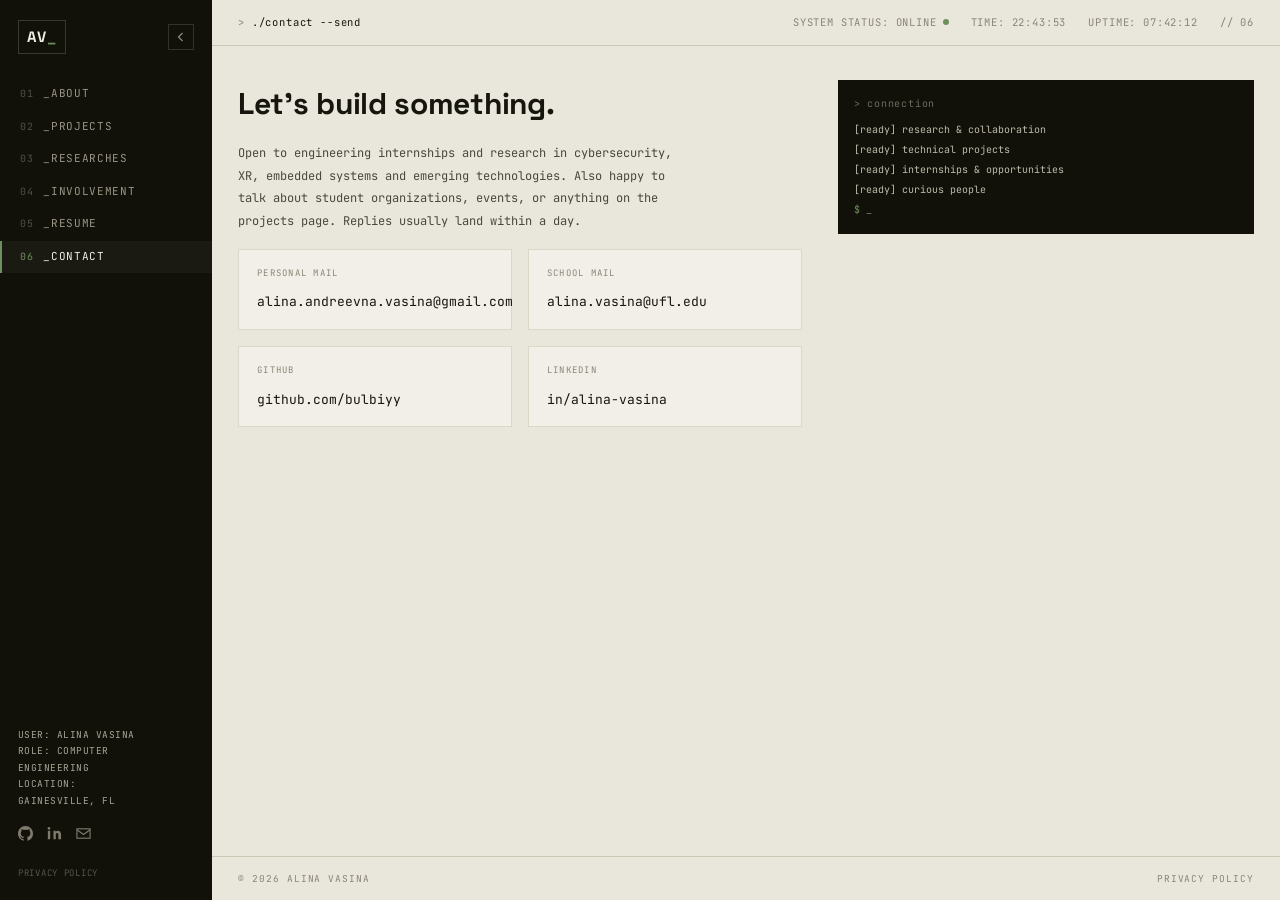
==== commit 1002e48f: "contact page debugging" ====
--- a/contact/index.html
+++ b/contact/index.html
@@ -67,7 +67,6 @@
     </header>
 
     <main class="view">
-      <div class="prompt"><span class="c">&gt;</span> ./contact --send</div>
       <div class="two">
         <div>
           <h1 class="h2">Let's build something.</h1>
--- a/assets/css/style.css
+++ b/assets/css/style.css
@@ -135,7 +135,7 @@
 .tag.hw{border-color:#B6A98D;color:#6A5C3C}
 .chip{display:inline-block;border:1px solid var(--line);padding:5px 10px;font-size:9.5px;letter-spacing:.1em;background:var(--card)}
 .chip .dot{display:inline-block;width:5px;height:5px;border-radius:50%;background:var(--green);margin-right:6px;vertical-align:1px}
-.two{display:grid;grid-template-columns:minmax(0,1fr) minmax(0,.9fr);gap:36px;align-items:start}
+.two{display:grid;grid-template-columns:minmax(0,1.15fr) minmax(0,.85fr);gap:36px;align-items:start}
 .btn{
   display:inline-flex;align-items:center;gap:26px;
   padding:12px 18px;background:var(--card);border:1px solid var(--line);
@@ -246,7 +246,7 @@
 .contact-grid{display:grid;grid-template-columns:repeat(2,minmax(0,1fr));gap:16px;margin-top:8px}
 .cbox{background:var(--card);border:1px solid var(--line-soft);padding:16px 18px;display:block}
 .cbox .k{font-size:9px;letter-spacing:.14em;color:var(--mute)}
-.cbox .v{font-size:13px;margin-top:8px}
+.cbox .v{font-size:13px;margin-top:12px}
 .cbox:hover{border-color:var(--green)}
 .log{background:var(--panel);color:#BFBBAC;padding:14px 16px;font-size:10px;line-height:2}
 .log .h{color:#6E6B5E;letter-spacing:.08em;margin-bottom:6px}
@@ -285,6 +285,7 @@
 /* ---------- responsive ---------- */
 @media (max-width:1080px){
   .two{grid-template-columns:1fr}
+  .notebook{grid-template-columns:repeat(2,minmax(0,1fr))}
   .inv{grid-template-columns:1fr;gap:18px}
   .inv.flip .inv-media{order:0}
 }
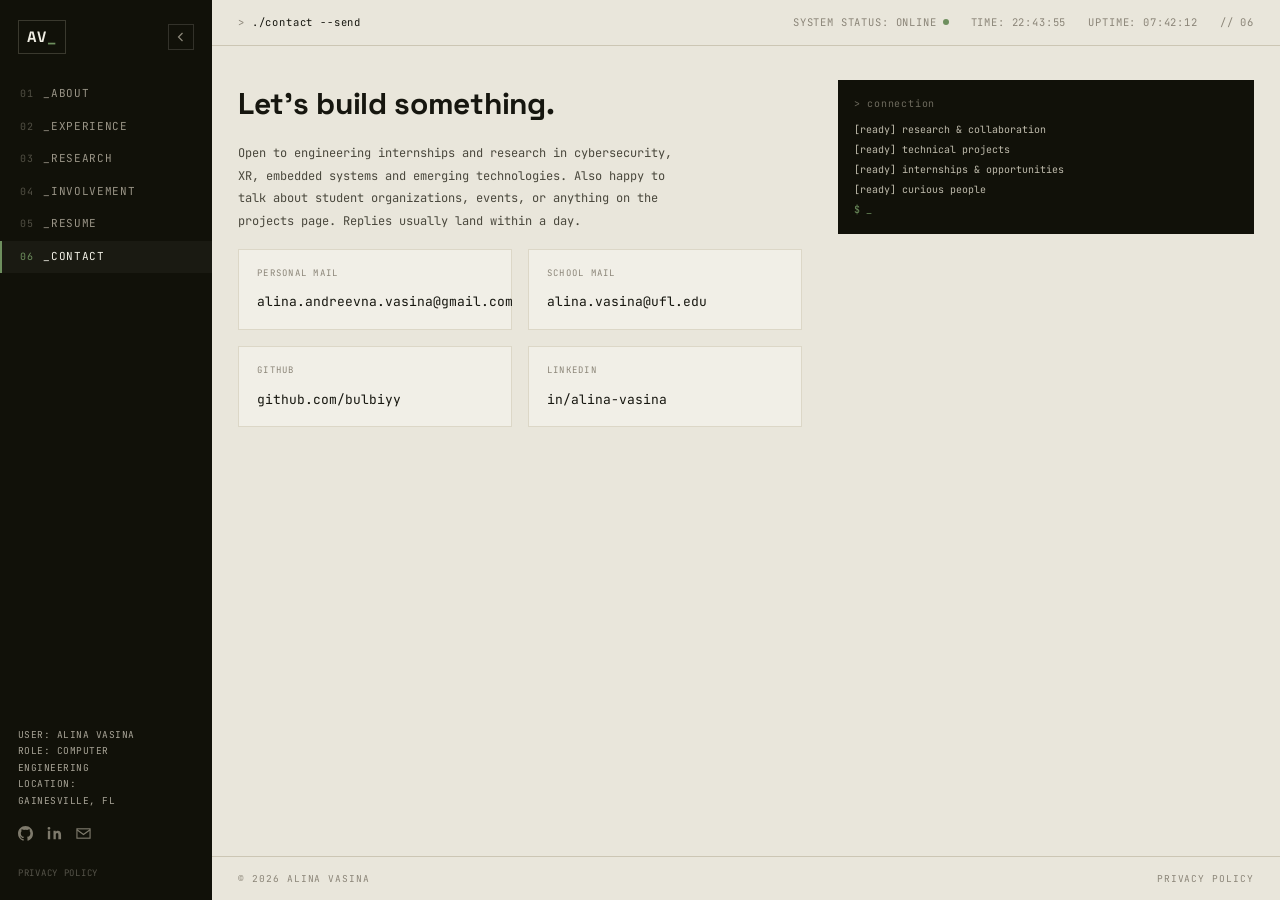
==== commit 86cbf215: "transfiguration" ====
--- a/contact/index.html
+++ b/contact/index.html
@@ -24,8 +24,8 @@
 
       <nav class="nav" aria-label="Sections">
         <a href="../about/"><span class="idx">01</span>_ABOUT</a>
-        <a href="../projects/"><span class="idx">02</span>_PROJECTS</a>
-        <a href="../research/"><span class="idx">03</span>_RESEARCHES</a>
+        <a href="../projects/"><span class="idx">02</span>_EXPERIENCE</a>
+        <a href="../research/"><span class="idx">03</span>_RESEARCH</a>
         <a href="../involvement/"><span class="idx">04</span>_INVOLVEMENT</a>
         <a href="../resume/"><span class="idx">05</span>_RESUME</a>
         <a href="../contact/" aria-current="page"><span class="idx">06</span>_CONTACT</a>
